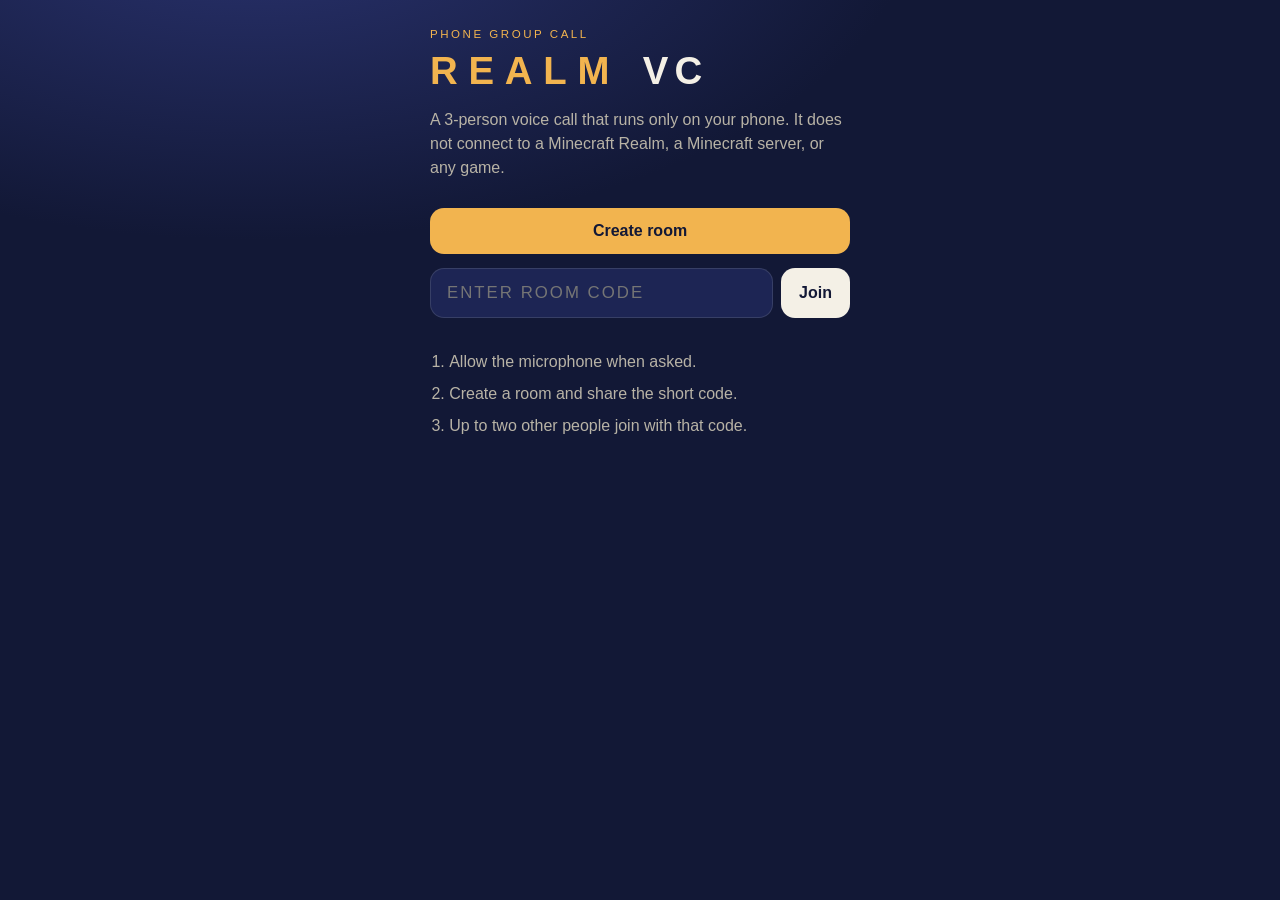
==== docs/index.html @ 64d926c3 "Add Realm VC web app for iPhone" ====
<!DOCTYPE html>
<html lang="en">
<head>
  <meta charset="utf-8" />
  <meta name="viewport" content="width=device-width, initial-scale=1, viewport-fit=cover" />
  <title>Realm VC</title>
  <link rel="stylesheet" href="styles.css" />
  <link rel="manifest" href="manifest.json" />
  <meta name="apple-mobile-web-app-capable" content="yes" />
  <meta name="mobile-web-app-capable" content="yes" />
  <meta name="apple-mobile-web-app-status-bar-style" content="black-translucent" />
  <meta name="apple-mobile-web-app-title" content="Realm VC" />
  <meta name="theme-color" content="#0b0f14" />
  <link rel="apple-touch-icon" href="icon-192.png" />
  <link rel="icon" href="icon-192.png" />
</head>
<body>
  <main id="app">
    <section id="home" class="screen">
      <header class="brand">
        <p class="eyebrow">Phone group call</p>
        <h1><span>REALM</span> VC</h1>
        <p class="lede">A 3-person voice call that runs only on your phone. It does not connect to a Minecraft Realm, a Minecraft server, or any game.</p>
      </header>

      <div class="actions">
        <button id="btnCreate" class="btn primary" type="button">Create room</button>
        <div class="join-row">
          <label class="sr-only" for="joinCode">Room code</label>
          <input id="joinCode" type="text" inputmode="text" autocomplete="off" autocapitalize="characters" maxlength="8" placeholder="Enter room code" />
          <button id="btnJoin" class="btn secondary" type="button">Join</button>
        </div>
        <p id="homeError" class="error" hidden></p>
      </div>

      <ol class="steps">
        <li>Allow the microphone when asked.</li>
        <li>Create a room and share the short code.</li>
        <li>Up to two other people join with that code.</li>
      </ol>
    </section>

    <section id="room" class="screen" hidden>
      <header class="room-head">
        <p class="eyebrow" id="roomRole">In a room</p>
        <h2 id="roomCodeDisplay" class="code">——————</h2>
        <div class="code-actions">
          <button id="btnCopy" class="btn ghost" type="button">Copy code</button>
          <button id="btnShare" class="btn ghost" type="button">Share</button>
        </div>
        <p id="roomStatus" class="status">Starting…</p>
      </header>

      <ul id="people" class="people"></ul>

      <div class="call-bar">
        <button id="btnMute" class="btn round" type="button" aria-pressed="false">Mute</button>
        <button id="btnLeave" class="btn round danger" type="button">Leave</button>
      </div>
    </section>
  </main>
  <script src="peerjs.min.js"></script>
  <script src="app.js"></script>
</body>
</html>
---- docs/styles.css ----
:root {
  --navy: #121836;
  --navy-mid: #1b2450;
  --ink: #f4f0e6;
  --muted: #b8b3a6;
  --amber: #f2b44f;
  --amber-dark: #c8891e;
  --danger: #e25c5c;
  --ok: #7dcea0;
  --card: #1d2554;
  --line: rgba(244, 240, 230, 0.12);
  font-family: "Segoe UI", "Helvetica Neue", ui-sans-serif, sans-serif;
}

* { box-sizing: border-box; }
html, body {
  margin: 0;
  min-height: 100%;
  background: radial-gradient(1200px 600px at 20% -10%, #2a3370 0%, var(--navy) 55%);
  color: var(--ink);
}
body {
  min-height: 100dvh;
  padding: env(safe-area-inset-top) 20px env(safe-area-inset-bottom);
}
#app { max-width: 420px; margin: 0 auto; }
.screen { padding: 28px 0 24px; }
.brand h1, .code {
  margin: 0;
  letter-spacing: 0.16em;
  font-weight: 700;
}
.brand h1 {
  font-size: 2.4rem;
  line-height: 1.1;
}
.brand h1 span { color: var(--amber); letter-spacing: 0.28em; margin-right: 0.15em; }
.eyebrow {
  text-transform: uppercase;
  letter-spacing: 0.22em;
  font-size: 0.72rem;
  color: var(--amber);
  margin: 0 0 10px;
}
.lede, .status, .steps, .error {
  color: var(--muted);
  line-height: 1.5;
}
.lede { margin: 16px 0 28px; font-size: 1rem; }
.actions { display: grid; gap: 14px; }
.btn {
  appearance: none;
  border: 0;
  border-radius: 14px;
  padding: 14px 18px;
  font-size: 1rem;
  font-weight: 650;
  cursor: pointer;
}
.btn:disabled { opacity: 0.55; cursor: not-allowed; }
.btn.primary { background: var(--amber); color: var(--navy); }
.btn.secondary { background: #f4f0e6; color: var(--navy); }
.btn.ghost {
  background: transparent;
  color: var(--ink);
  border: 1px solid var(--line);
  padding: 10px 14px;
  font-size: 0.9rem;
}
.btn.round {
  min-width: 128px;
  border-radius: 999px;
  background: var(--card);
  color: var(--ink);
  border: 1px solid var(--line);
}
.btn.round[aria-pressed="true"] { background: #3b2a1a; color: var(--amber); }
.btn.danger { background: var(--danger); color: white; border-color: transparent; }
.join-row { display: grid; grid-template-columns: 1fr auto; gap: 8px; }
input {
  width: 100%;
  border: 1px solid var(--line);
  background: var(--card);
  color: var(--ink);
  border-radius: 14px;
  padding: 14px 16px;
  font-size: 1.05rem;
  letter-spacing: 0.12em;
  text-transform: uppercase;
}
input:focus { outline: 2px solid var(--amber); }
.steps { padding-left: 1.2rem; margin: 32px 0 0; }
.steps li { margin: 8px 0; }
.error { color: var(--danger); margin: 0; }
.room-head { text-align: center; }
.code {
  font-size: 2.2rem;
  letter-spacing: 0.28em;
  margin: 4px 0 16px;
}
.code-actions { display: flex; justify-content: center; gap: 8px; }
.status { min-height: 1.4em; margin: 18px 0 8px; }
.people {
  list-style: none;
  padding: 0;
  margin: 8px 0 28px;
  display: grid;
  gap: 10px;
}
.people li {
  background: var(--card);
  border: 1px solid var(--line);
  border-radius: 16px;
  padding: 14px 16px;
  display: flex;
  justify-content: space-between;
  align-items: center;
}
.people .who { font-weight: 650; }
.people .meta { color: var(--muted); font-size: 0.85rem; }
.dot {
  width: 8px; height: 8px; border-radius: 50%;
  background: var(--ok); display: inline-block; margin-right: 8px;
}
.dot.off { background: #6b6570; }
.call-bar {
  display: flex;
  justify-content: center;
  gap: 12px;
  position: sticky;
  bottom: 12px;
}
.sr-only {
  position: absolute;
  width: 1px; height: 1px;
  overflow: hidden;
  clip: rect(0 0 0 0);
}
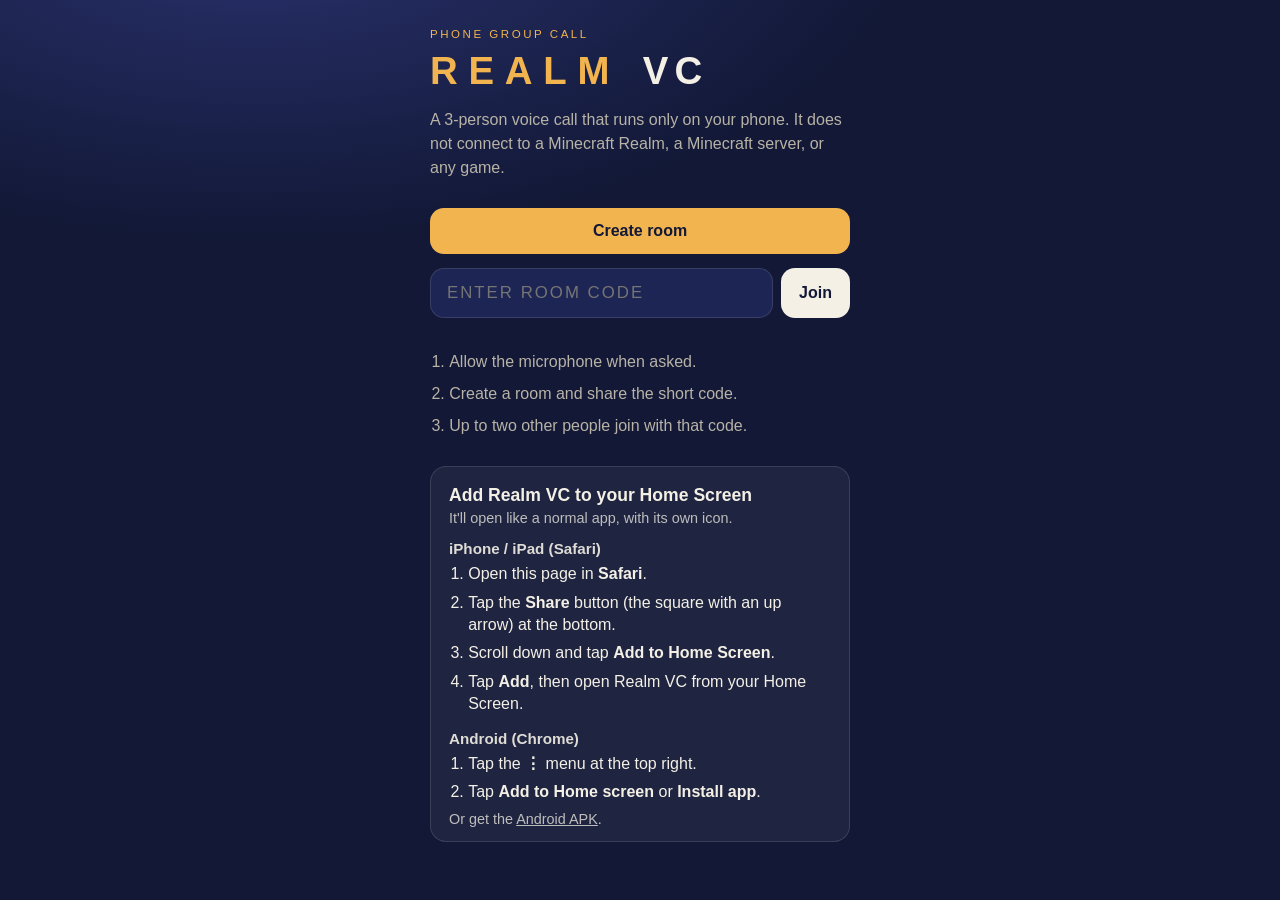
==== commit 6a481989: "Add Home Screen install guide to web app" ====
--- a/docs/index.html
+++ b/docs/index.html
@@ -38,6 +38,28 @@
         <li>Create a room and share the short code.</li>
         <li>Up to two other people join with that code.</li>
       </ol>
+
+      <div id="installCard" class="install-card">
+        <h2>Add Realm VC to your Home Screen</h2>
+        <p class="install-sub">It'll open like a normal app, with its own icon.</p>
+        <div class="install-os">
+          <h3>iPhone / iPad (Safari)</h3>
+          <ol>
+            <li>Open this page in <b>Safari</b>.</li>
+            <li>Tap the <b>Share</b> button (the square with an up arrow) at the bottom.</li>
+            <li>Scroll down and tap <b>Add to Home Screen</b>.</li>
+            <li>Tap <b>Add</b>, then open Realm VC from your Home Screen.</li>
+          </ol>
+        </div>
+        <div class="install-os">
+          <h3>Android (Chrome)</h3>
+          <ol>
+            <li>Tap the <b>&#8942;</b> menu at the top right.</li>
+            <li>Tap <b>Add to Home screen</b> or <b>Install app</b>.</li>
+          </ol>
+          <p class="install-sub">Or get the <a href="https://github.com/Maxjumper940/Realm-VC/raw/main/Realm-VC.apk">Android APK</a>.</p>
+        </div>
+      </div>
     </section>
 
     <section id="room" class="screen" hidden>
@@ -61,5 +83,10 @@
   </main>
   <script src="peerjs.min.js"></script>
   <script src="app.js"></script>
+  <script>
+    if (window.navigator.standalone || window.matchMedia("(display-mode: standalone)").matches) {
+      var c = document.getElementById("installCard"); if (c) c.hidden = true;
+    }
+  </script>
 </body>
 </html>
--- a/docs/styles.css
+++ b/docs/styles.css
@@ -136,3 +136,12 @@
   overflow: hidden;
   clip: rect(0 0 0 0);
 }
+
+.install-card { margin: 28px 0 8px; padding: 18px 18px 8px; border-radius: 16px; background: rgba(255,255,255,0.06); border: 1px solid rgba(255,255,255,0.12); }
+.install-card[hidden] { display: none; }
+.install-card h2 { margin: 0 0 4px; font-size: 1.1rem; }
+.install-card h3 { margin: 14px 0 4px; font-size: 0.95rem; opacity: 0.9; }
+.install-card ol { padding-left: 1.2rem; margin: 4px 0 8px; }
+.install-card li { margin: 6px 0; line-height: 1.4; }
+.install-sub { margin: 0 0 6px; opacity: 0.75; font-size: 0.9rem; }
+.install-card a { color: inherit; text-decoration: underline; }
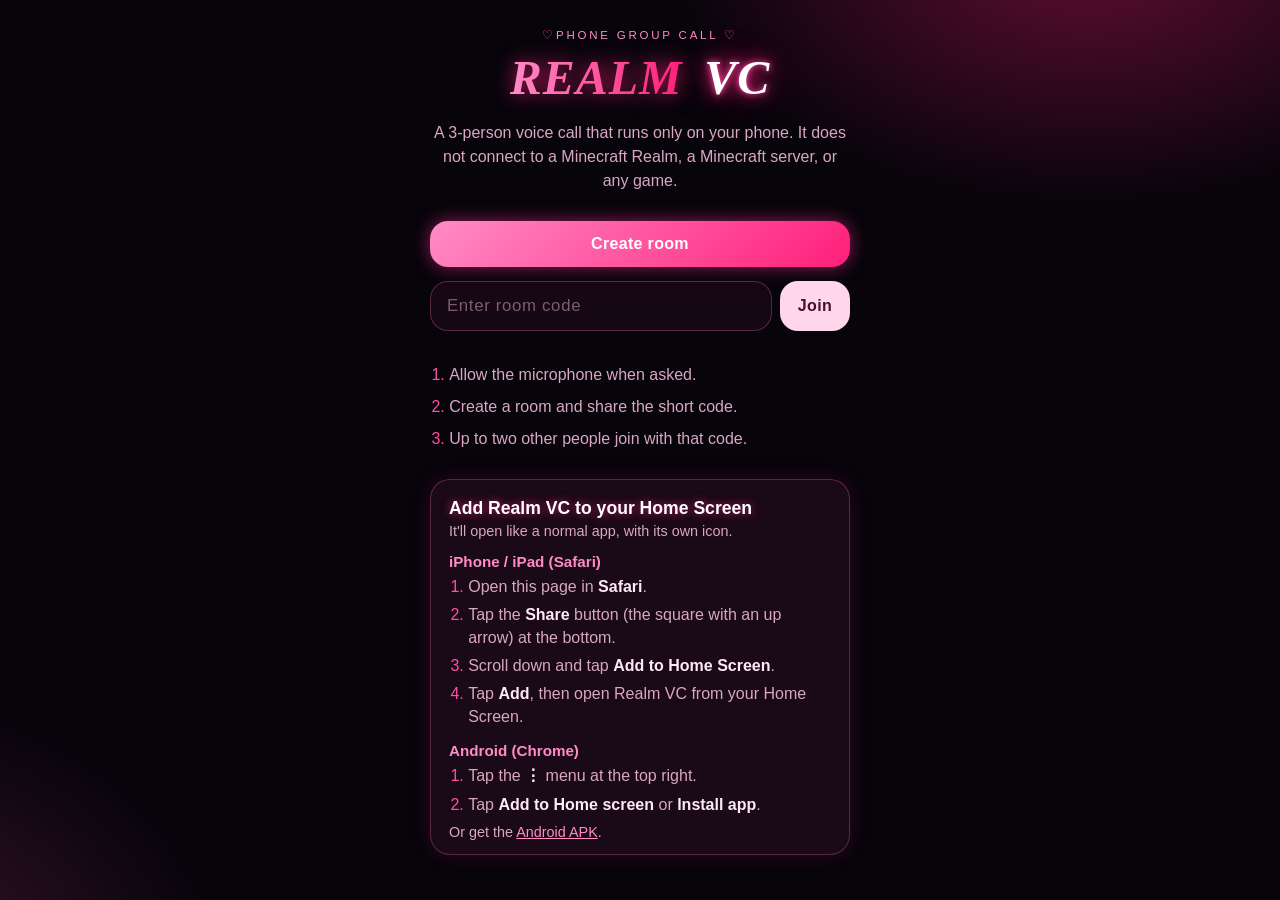
==== commit a9819c8c: "Realm VC 1.2.0: pink neon theme" ====
--- a/docs/index.html
+++ b/docs/index.html
@@ -10,7 +10,7 @@
   <meta name="mobile-web-app-capable" content="yes" />
   <meta name="apple-mobile-web-app-status-bar-style" content="black-translucent" />
   <meta name="apple-mobile-web-app-title" content="Realm VC" />
-  <meta name="theme-color" content="#0b0f14" />
+  <meta name="theme-color" content="#07040a" />
   <link rel="apple-touch-icon" href="icon-192.png" />
   <link rel="icon" href="icon-192.png" />
 </head>
--- a/docs/styles.css
+++ b/docs/styles.css
@@ -1,147 +1,126 @@
 :root {
-  --navy: #121836;
-  --navy-mid: #1b2450;
-  --ink: #f4f0e6;
-  --muted: #b8b3a6;
-  --amber: #f2b44f;
-  --amber-dark: #c8891e;
-  --danger: #e25c5c;
-  --ok: #7dcea0;
-  --card: #1d2554;
-  --line: rgba(244, 240, 230, 0.12);
+  --bg: #07040a;
+  --ink: #ffe9f4;
+  --muted: #d9a7c2;
+  --pink: #ff4fa8;
+  --hot: #ff1f7a;
+  --rose: #ff8cc6;
+  --danger: #ff3b5c;
+  --ok: #ff9ad1;
+  --card: rgba(255, 79, 168, 0.08);
+  --line: rgba(255, 120, 190, 0.28);
+  --glow: 0 0 18px rgba(255, 46, 147, 0.55);
   font-family: "Segoe UI", "Helvetica Neue", ui-sans-serif, sans-serif;
 }
-
-* { box-sizing: border-box; }
+* { box-sizing: border-box; -webkit-tap-highlight-color: transparent; }
 html, body {
   margin: 0;
   min-height: 100%;
-  background: radial-gradient(1200px 600px at 20% -10%, #2a3370 0%, var(--navy) 55%);
+  background:
+    radial-gradient(700px 420px at 85% -5%, rgba(255, 31, 122, 0.35), transparent 60%),
+    radial-gradient(600px 500px at -10% 110%, rgba(255, 79, 168, 0.22), transparent 60%),
+    var(--bg);
+  background-attachment: fixed;
   color: var(--ink);
 }
-body {
-  min-height: 100dvh;
-  padding: env(safe-area-inset-top) 20px env(safe-area-inset-bottom);
-}
+body { min-height: 100dvh; padding: env(safe-area-inset-top) 20px env(safe-area-inset-bottom); }
 #app { max-width: 420px; margin: 0 auto; }
 .screen { padding: 28px 0 24px; }
-.brand h1, .code {
+.brand { text-align: center; }
+.brand h1 {
   margin: 0;
-  letter-spacing: 0.16em;
+  font-family: "Snell Roundhand", "Brush Script MT", "Segoe Script", "Dancing Script", cursive;
+  font-style: italic;
   font-weight: 700;
+  font-size: 3rem;
+  line-height: 1.1;
+  letter-spacing: 0.02em;
+  color: #fff;
+  text-shadow: 0 0 6px var(--pink), 0 0 18px var(--hot), 0 0 34px rgba(255, 31, 122, 0.7);
 }
-.brand h1 {
-  font-size: 2.4rem;
-  line-height: 1.1;
+.brand h1 span {
+  background: linear-gradient(90deg, var(--rose), var(--hot));
+  -webkit-background-clip: text; background-clip: text; color: transparent;
+  text-shadow: none; filter: drop-shadow(0 0 10px rgba(255, 31, 122, 0.8));
+  margin-right: 0.18em;
 }
-.brand h1 span { color: var(--amber); letter-spacing: 0.28em; margin-right: 0.15em; }
+.code { margin: 0; font-weight: 700; }
 .eyebrow {
-  text-transform: uppercase;
-  letter-spacing: 0.22em;
-  font-size: 0.72rem;
-  color: var(--amber);
-  margin: 0 0 10px;
+  text-transform: uppercase; letter-spacing: 0.24em; font-size: 0.72rem;
+  color: var(--rose); margin: 0 0 10px;
 }
-.lede, .status, .steps, .error {
-  color: var(--muted);
-  line-height: 1.5;
-}
+.brand .eyebrow::before, .brand .eyebrow::after { content: " \2661 "; color: var(--pink); }
+.lede, .status, .steps, .error { color: var(--muted); line-height: 1.5; }
 .lede { margin: 16px 0 28px; font-size: 1rem; }
 .actions { display: grid; gap: 14px; }
 .btn {
-  appearance: none;
-  border: 0;
-  border-radius: 14px;
-  padding: 14px 18px;
-  font-size: 1rem;
-  font-weight: 650;
-  cursor: pointer;
+  appearance: none; border: 0; border-radius: 18px; padding: 14px 18px;
+  font-size: 1rem; font-weight: 700; cursor: pointer; letter-spacing: 0.02em;
+  transition: transform 0.08s ease, box-shadow 0.2s ease;
 }
-.btn:disabled { opacity: 0.55; cursor: not-allowed; }
-.btn.primary { background: var(--amber); color: var(--navy); }
-.btn.secondary { background: #f4f0e6; color: var(--navy); }
+.btn:active { transform: scale(0.97); }
+.btn:disabled { opacity: 0.5; cursor: not-allowed; }
+.btn.primary {
+  background: linear-gradient(135deg, var(--rose), var(--hot));
+  color: #fff; box-shadow: var(--glow);
+}
+.btn.secondary { background: #ffd6ea; color: #4a0f2c; }
 .btn.ghost {
-  background: transparent;
-  color: var(--ink);
-  border: 1px solid var(--line);
-  padding: 10px 14px;
-  font-size: 0.9rem;
+  background: transparent; color: var(--ink); border: 1px solid var(--line);
+  padding: 10px 14px; font-size: 0.9rem;
 }
 .btn.round {
-  min-width: 128px;
-  border-radius: 999px;
-  background: var(--card);
-  color: var(--ink);
-  border: 1px solid var(--line);
+  min-width: 128px; border-radius: 999px; background: var(--card);
+  color: var(--ink); border: 1px solid var(--line); backdrop-filter: blur(6px);
 }
-.btn.round[aria-pressed="true"] { background: #3b2a1a; color: var(--amber); }
-.btn.danger { background: var(--danger); color: white; border-color: transparent; }
+.btn.round[aria-pressed="true"] {
+  background: rgba(255, 31, 122, 0.25); color: #fff; border-color: var(--pink); box-shadow: var(--glow);
+}
+.btn.danger {
+  background: linear-gradient(135deg, #ff5a7a, #d1003f); color: #fff;
+  border-color: transparent; box-shadow: 0 0 16px rgba(255, 40, 90, 0.5);
+}
 .join-row { display: grid; grid-template-columns: 1fr auto; gap: 8px; }
 input {
-  width: 100%;
-  border: 1px solid var(--line);
-  background: var(--card);
-  color: var(--ink);
-  border-radius: 14px;
-  padding: 14px 16px;
-  font-size: 1.05rem;
-  letter-spacing: 0.12em;
-  text-transform: uppercase;
+  width: 100%; border: 1px solid var(--line); background: rgba(255, 79, 168, 0.06);
+  color: var(--ink); border-radius: 18px; padding: 14px 16px; font-size: 1.05rem;
+  letter-spacing: 0.12em; text-transform: uppercase;
 }
-input:focus { outline: 2px solid var(--amber); }
+input::placeholder { color: rgba(255, 200, 225, 0.45); letter-spacing: 0.04em; text-transform: none; }
+input:focus { outline: none; border-color: var(--pink); box-shadow: var(--glow); }
 .steps { padding-left: 1.2rem; margin: 32px 0 0; }
 .steps li { margin: 8px 0; }
+.steps li::marker { color: var(--pink); }
 .error { color: var(--danger); margin: 0; }
 .room-head { text-align: center; }
 .code {
-  font-size: 2.2rem;
-  letter-spacing: 0.28em;
-  margin: 4px 0 16px;
+  font-size: 2.3rem; letter-spacing: 0.28em; margin: 4px 0 16px; color: #fff;
+  text-shadow: 0 0 10px var(--pink), 0 0 26px rgba(255, 31, 122, 0.6);
 }
 .code-actions { display: flex; justify-content: center; gap: 8px; }
-.status { min-height: 1.4em; margin: 18px 0 8px; }
-.people {
-  list-style: none;
-  padding: 0;
-  margin: 8px 0 28px;
-  display: grid;
-  gap: 10px;
+.status { min-height: 1.4em; margin: 18px 0 8px; text-align: center; }
+.people { list-style: none; padding: 0; margin: 8px 0 28px; display: grid; gap: 10px; }
+.people li {
+  background: var(--card); border: 1px solid var(--line); border-radius: 20px;
+  padding: 14px 16px; display: flex; justify-content: space-between; align-items: center;
+  backdrop-filter: blur(6px);
 }
-.people li {
-  background: var(--card);
-  border: 1px solid var(--line);
-  border-radius: 16px;
-  padding: 14px 16px;
-  display: flex;
-  justify-content: space-between;
-  align-items: center;
-}
-.people .who { font-weight: 650; }
+.people .who { font-weight: 700; }
 .people .meta { color: var(--muted); font-size: 0.85rem; }
 .dot {
-  width: 8px; height: 8px; border-radius: 50%;
-  background: var(--ok); display: inline-block; margin-right: 8px;
+  width: 9px; height: 9px; border-radius: 50%; background: var(--pink);
+  display: inline-block; margin-right: 8px; box-shadow: 0 0 8px var(--pink);
 }
-.dot.off { background: #6b6570; }
-.call-bar {
-  display: flex;
-  justify-content: center;
-  gap: 12px;
-  position: sticky;
-  bottom: 12px;
-}
-.sr-only {
-  position: absolute;
-  width: 1px; height: 1px;
-  overflow: hidden;
-  clip: rect(0 0 0 0);
-}
-
-.install-card { margin: 28px 0 8px; padding: 18px 18px 8px; border-radius: 16px; background: rgba(255,255,255,0.06); border: 1px solid rgba(255,255,255,0.12); }
+.dot.off { background: #5e4352; box-shadow: none; }
+.call-bar { display: flex; justify-content: center; gap: 12px; position: sticky; bottom: 12px; }
+.sr-only { position: absolute; width: 1px; height: 1px; overflow: hidden; clip: rect(0 0 0 0); }
+.install-card { margin: 28px 0 8px; padding: 18px 18px 8px; border-radius: 20px; background: var(--card); border: 1px solid var(--line); box-shadow: 0 0 22px rgba(255, 31, 122, 0.15); }
 .install-card[hidden] { display: none; }
-.install-card h2 { margin: 0 0 4px; font-size: 1.1rem; }
-.install-card h3 { margin: 14px 0 4px; font-size: 0.95rem; opacity: 0.9; }
-.install-card ol { padding-left: 1.2rem; margin: 4px 0 8px; }
+.install-card h2 { margin: 0 0 4px; font-size: 1.1rem; color: #fff; text-shadow: 0 0 10px rgba(255, 46, 147, 0.7); }
+.install-card h3 { margin: 14px 0 4px; font-size: 0.95rem; color: var(--rose); }
+.install-card ol { padding-left: 1.2rem; margin: 4px 0 8px; color: var(--muted); }
 .install-card li { margin: 6px 0; line-height: 1.4; }
-.install-sub { margin: 0 0 6px; opacity: 0.75; font-size: 0.9rem; }
-.install-card a { color: inherit; text-decoration: underline; }
+.install-card li::marker { color: var(--pink); }
+.install-card b { color: var(--ink); }
+.install-sub { margin: 0 0 6px; color: var(--muted); font-size: 0.9rem; }
+.install-card a { color: var(--rose); text-decoration: underline; }
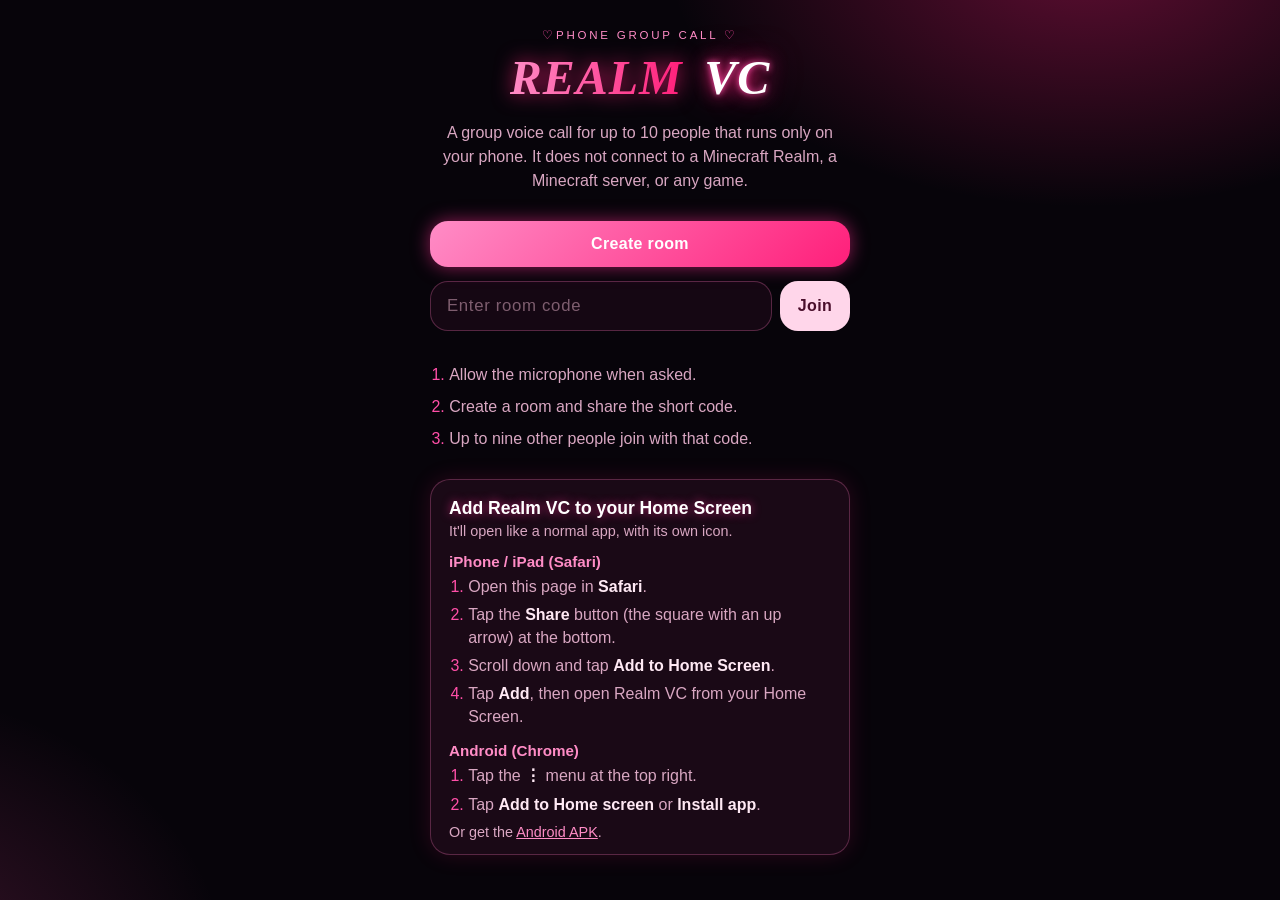
==== commit 548f4aec: "Realm VC v1.4.0: up to 10 people, relay servers, clear stuck guests" ====
--- a/docs/index.html
+++ b/docs/index.html
@@ -20,7 +20,7 @@
       <header class="brand">
         <p class="eyebrow">Phone group call</p>
         <h1><span>REALM</span> VC</h1>
-        <p class="lede">A 3-person voice call that runs only on your phone. It does not connect to a Minecraft Realm, a Minecraft server, or any game.</p>
+        <p class="lede">A group voice call for up to 10 people that runs only on your phone. It does not connect to a Minecraft Realm, a Minecraft server, or any game.</p>
       </header>
 
       <div class="actions">
@@ -36,7 +36,7 @@
       <ol class="steps">
         <li>Allow the microphone when asked.</li>
         <li>Create a room and share the short code.</li>
-        <li>Up to two other people join with that code.</li>
+        <li>Up to nine other people join with that code.</li>
       </ol>
 
       <div id="installCard" class="install-card">
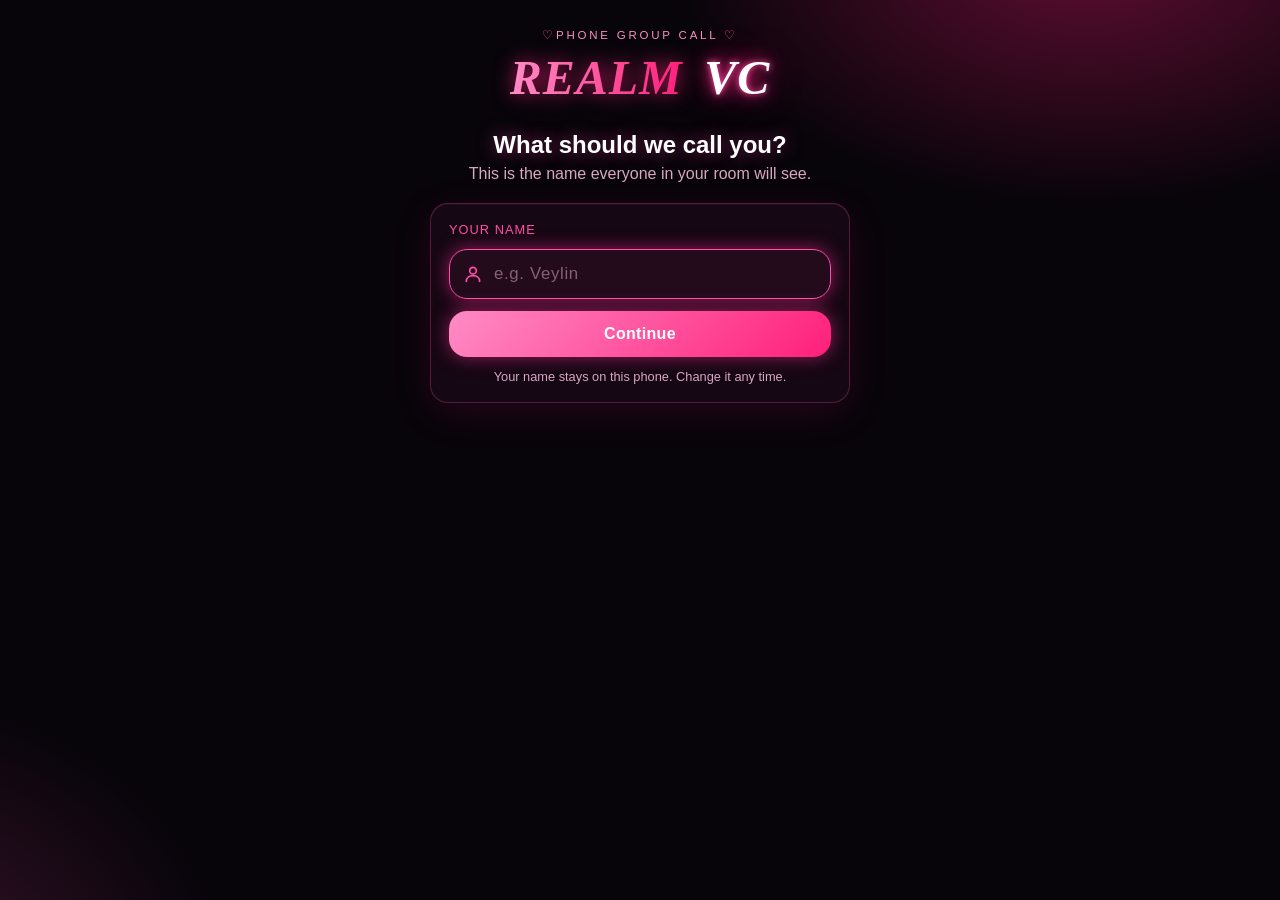
==== commit 1baf2f02: "Realm VC v1.5.0: name screen, names shown in calls" ====
--- a/docs/index.html
+++ b/docs/index.html
@@ -16,12 +16,39 @@
 </head>
 <body>
   <main id="app">
-    <section id="home" class="screen">
+    <section id="nameScreen" class="screen" hidden>
+      <header class="brand">
+        <p class="eyebrow">Phone group call</p>
+        <h1><span>REALM</span> VC</h1>
+      </header>
+      <div class="gate-head">
+        <h2>What should we call you?</h2>
+        <p class="gate-sub">This is the name everyone in your room will see.</p>
+      </div>
+      <form id="nameForm" class="gate-card" novalidate>
+        <label class="field-label" for="nameInput">Your name</label>
+        <div class="field">
+          <svg class="field-icon" viewBox="0 0 24 24" aria-hidden="true"><circle cx="12" cy="8" r="4"/><path d="M4 21c0-4.4 3.6-7 8-7s8 2.6 8 7"/></svg>
+          <input id="nameInput" class="name-input" type="text" maxlength="20" autocomplete="nickname" autocapitalize="words" placeholder="e.g. Veylin" />
+        </div>
+        <p id="nameError" class="error" hidden></p>
+        <button class="btn primary" type="submit">Continue</button>
+        <p class="gate-note">Your name stays on this phone. Change it any time.</p>
+      </form>
+    </section>
+
+    <section id="home" class="screen" hidden>
       <header class="brand">
         <p class="eyebrow">Phone group call</p>
         <h1><span>REALM</span> VC</h1>
         <p class="lede">A group voice call for up to 10 people that runs only on your phone. It does not connect to a Minecraft Realm, a Minecraft server, or any game.</p>
       </header>
+
+      <div class="hello-row">
+        <span class="hello-avatar" id="helloAvatar">?</span>
+        <span class="hello-text">Hi, <b id="helloName"></b></span>
+        <button id="btnEditName" class="link-btn" type="button">Change name</button>
+      </div>
 
       <div class="actions">
         <button id="btnCreate" class="btn primary" type="button">Create room</button>
--- a/docs/styles.css
+++ b/docs/styles.css
@@ -124,3 +124,28 @@
 .install-card b { color: var(--ink); }
 .install-sub { margin: 0 0 6px; color: var(--muted); font-size: 0.9rem; }
 .install-card a { color: var(--rose); text-decoration: underline; }
+
+/* Name screen (FreeCut-style gate) */
+.gate-head { margin: 26px 0 20px; text-align: center; }
+.gate-head h2 { margin: 0 0 6px; font-size: 1.5rem; font-weight: 800; color: #fff; text-shadow: 0 0 18px rgba(255, 79, 168, 0.55); }
+.gate-sub { margin: 0; color: var(--muted); }
+.gate-card {
+  display: flex; flex-direction: column; gap: 12px;
+  padding: 18px; border-radius: 18px;
+  background: rgba(255, 79, 168, 0.06);
+  border: 1px solid rgba(255, 79, 168, 0.28);
+  box-shadow: 0 10px 40px rgba(255, 31, 122, 0.12), inset 0 1px 0 rgba(255, 255, 255, 0.04);
+}
+.field-label { font-size: 0.8rem; letter-spacing: 0.08em; text-transform: uppercase; color: var(--pink); }
+.field { position: relative; }
+.field-icon { position: absolute; left: 14px; top: 50%; width: 20px; height: 20px; transform: translateY(-50%);
+  fill: none; stroke: var(--pink); stroke-width: 2; stroke-linecap: round; pointer-events: none; }
+input.name-input { width: 100%; padding-left: 44px; text-transform: none; letter-spacing: 0.01em; }
+.gate-note { margin: 0; text-align: center; font-size: 0.8rem; color: var(--muted); }
+.hello-row { display: flex; align-items: center; gap: 10px; margin: 0 0 16px; padding: 10px 12px;
+  border-radius: 14px; background: rgba(255, 79, 168, 0.06); border: 1px solid rgba(255, 79, 168, 0.22); }
+.hello-avatar { display: grid; place-items: center; width: 34px; height: 34px; border-radius: 50%;
+  background: linear-gradient(135deg, var(--pink), var(--hot)); color: #fff; font-weight: 800; box-shadow: var(--glow); }
+.hello-text { flex: 1; color: var(--muted); }
+.hello-text b { color: #fff; }
+.link-btn { background: none; border: 0; color: var(--pink); font: inherit; font-size: 0.85rem; text-decoration: underline; cursor: pointer; padding: 4px; }
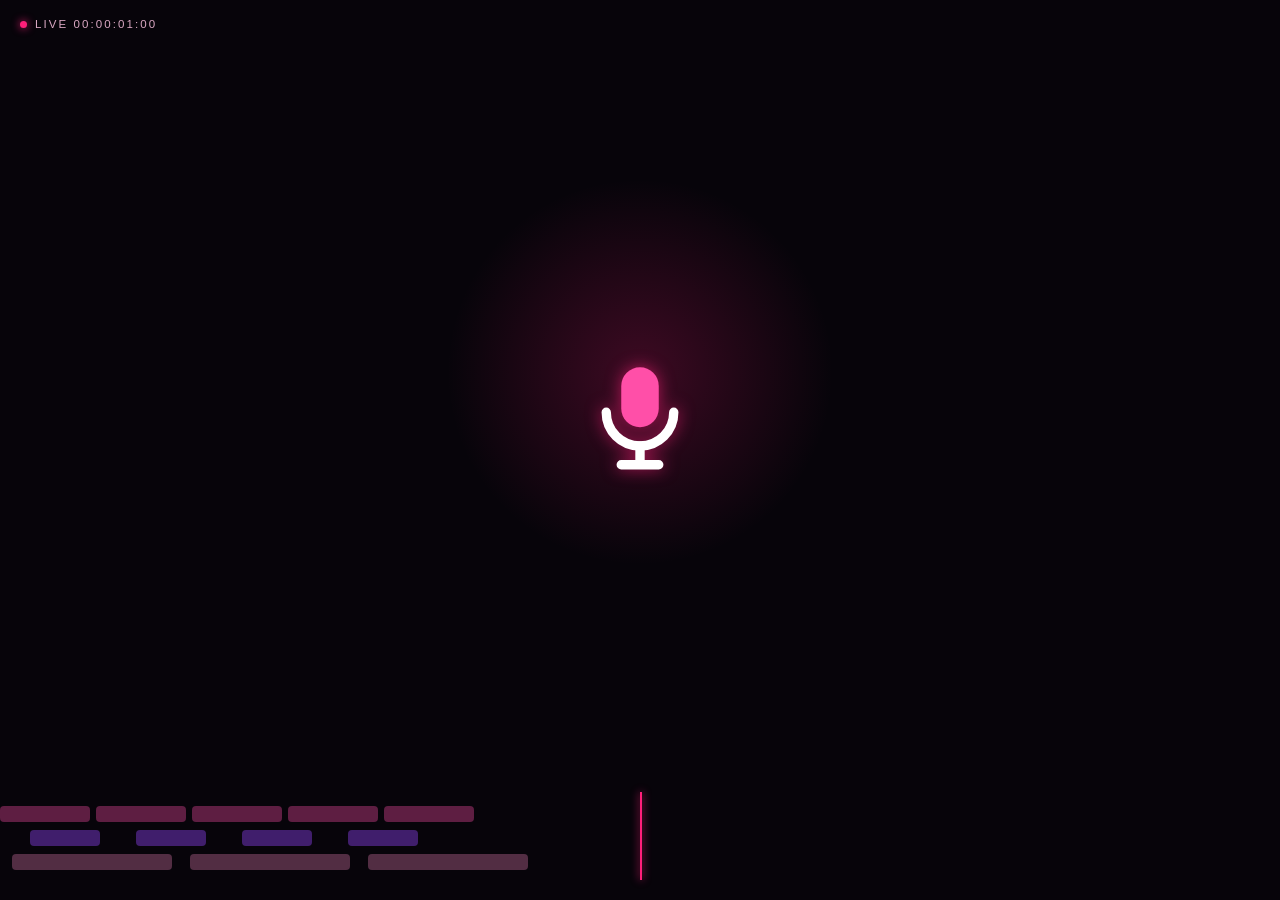
==== commit d0d07db7: "v1.6.0: SharpCut-style intro, home tabs, banner, recent rooms, glowing names" ====
--- a/docs/index.html
+++ b/docs/index.html
@@ -4,7 +4,6 @@
   <meta charset="utf-8" />
   <meta name="viewport" content="width=device-width, initial-scale=1, viewport-fit=cover" />
   <title>Realm VC</title>
-  <link rel="stylesheet" href="styles.css" />
   <link rel="manifest" href="manifest.json" />
   <meta name="apple-mobile-web-app-capable" content="yes" />
   <meta name="mobile-web-app-capable" content="yes" />
@@ -13,14 +12,32 @@
   <meta name="theme-color" content="#07040a" />
   <link rel="apple-touch-icon" href="icon-192.png" />
   <link rel="icon" href="icon-192.png" />
+  <link rel="stylesheet" href="styles.css" />
 </head>
 <body>
+  <div class="rv-grid" aria-hidden="true"></div>
+
+  <div id="intro" class="intro" aria-hidden="true">
+    <p class="rec"><span class="rec-dot"></span>LIVE <span id="introClock">00:00:00:00</span></p>
+    <div class="intro-center">
+      <div class="intro-mark"><svg class="rv-logo" viewBox="0 0 64 64" aria-hidden="true"><rect class="rv-logo-mic" x="22" y="6" width="20" height="32" rx="10" fill="#ff4fa8"/><path class="rv-logo-arc" d="M14 30c0 10 8 18 18 18s18-8 18-18" fill="none" stroke="#fff" stroke-width="5" stroke-linecap="round"/><path class="rv-logo-stem" d="M32 48v9M22 58h20" fill="none" stroke="#fff" stroke-width="5" stroke-linecap="round"/></svg></div>
+      <div id="introWelcome" class="intro-welcome" hidden>
+        <p class="intro-small">Welcome back,</p>
+        <p class="intro-name rv-name" id="introName"></p>
+        <p class="intro-small">Ready to talk?</p>
+      </div>
+    </div>
+    <div class="intro-tracks">
+      <div class="track t1"><i></i><i></i><i></i><i></i><i></i></div>
+      <div class="track t2"><i></i><i></i><i></i><i></i></div>
+      <div class="track t3"><i></i><i></i><i></i></div>
+      <span class="playhead"></span>
+    </div>
+  </div>
+
   <main id="app">
     <section id="nameScreen" class="screen" hidden>
-      <header class="brand">
-        <p class="eyebrow">Phone group call</p>
-        <h1><span>REALM</span> VC</h1>
-      </header>
+      <div class="top-brand"><svg class="rv-logo" viewBox="0 0 64 64" aria-hidden="true"><rect class="rv-logo-mic" x="22" y="6" width="20" height="32" rx="10" fill="#ff4fa8"/><path class="rv-logo-arc" d="M14 30c0 10 8 18 18 18s18-8 18-18" fill="none" stroke="#fff" stroke-width="5" stroke-linecap="round"/><path class="rv-logo-stem" d="M32 48v9M22 58h20" fill="none" stroke="#fff" stroke-width="5" stroke-linecap="round"/></svg><span class="wordmark">Realm VC</span></div>
       <div class="gate-head">
         <h2>What should we call you?</h2>
         <p class="gate-sub">This is the name everyone in your room will see.</p>
@@ -28,65 +45,105 @@
       <form id="nameForm" class="gate-card" novalidate>
         <label class="field-label" for="nameInput">Your name</label>
         <div class="field">
-          <svg class="field-icon" viewBox="0 0 24 24" aria-hidden="true"><circle cx="12" cy="8" r="4"/><path d="M4 21c0-4.4 3.6-7 8-7s8 2.6 8 7"/></svg>
+          <span class="field-icon"><svg viewBox="0 0 24 24"><circle cx="12" cy="8" r="4"/><path d="M4 21c0-4.4 3.6-7 8-7s8 2.6 8 7"/></svg></span>
           <input id="nameInput" class="name-input" type="text" maxlength="20" autocomplete="nickname" autocapitalize="words" placeholder="e.g. Veylin" />
         </div>
+        <p class="name-preview">Shows as <span class="rv-name" id="namePreview">Veylin</span></p>
         <p id="nameError" class="error" hidden></p>
         <button class="btn primary" type="submit">Continue</button>
         <p class="gate-note">Your name stays on this phone. Change it any time.</p>
       </form>
     </section>
 
-    <section id="home" class="screen" hidden>
-      <header class="brand">
-        <p class="eyebrow">Phone group call</p>
-        <h1><span>REALM</span> VC</h1>
-        <p class="lede">A group voice call for up to 10 people that runs only on your phone. It does not connect to a Minecraft Realm, a Minecraft server, or any game.</p>
-      </header>
+    <section id="home" class="screen tabbed" hidden>
+      <div class="tab-page" data-page="call">
+        <header class="home-head">
+          <div class="top-brand"><svg class="rv-logo" viewBox="0 0 64 64" aria-hidden="true"><rect class="rv-logo-mic" x="22" y="6" width="20" height="32" rx="10" fill="#ff4fa8"/><path class="rv-logo-arc" d="M14 30c0 10 8 18 18 18s18-8 18-18" fill="none" stroke="#fff" stroke-width="5" stroke-linecap="round"/><path class="rv-logo-stem" d="M32 48v9M22 58h20" fill="none" stroke="#fff" stroke-width="5" stroke-linecap="round"/></svg><span class="wordmark">Realm VC</span></div>
+          <button class="icon-btn" type="button" data-goto="me" aria-label="Settings"><svg viewBox="0 0 24 24"><circle cx="12" cy="12" r="3"/><path d="M19.4 15a1.7 1.7 0 0 0 .3 1.8l.1.1a2 2 0 1 1-2.8 2.8l-.1-.1a1.7 1.7 0 0 0-1.8-.3 1.7 1.7 0 0 0-1 1.5V21a2 2 0 1 1-4 0v-.1a1.7 1.7 0 0 0-1.1-1.5 1.7 1.7 0 0 0-1.8.3l-.1.1a2 2 0 1 1-2.8-2.8l.1-.1a1.7 1.7 0 0 0 .3-1.8 1.7 1.7 0 0 0-1.5-1H3a2 2 0 1 1 0-4h.1a1.7 1.7 0 0 0 1.5-1.1 1.7 1.7 0 0 0-.3-1.8l-.1-.1a2 2 0 1 1 2.8-2.8l.1.1a1.7 1.7 0 0 0 1.8.3H9a1.7 1.7 0 0 0 1-1.5V3a2 2 0 1 1 4 0v.1a1.7 1.7 0 0 0 1 1.5 1.7 1.7 0 0 0 1.8-.3l.1-.1a2 2 0 1 1 2.8 2.8l-.1.1a1.7 1.7 0 0 0-.3 1.8V9a1.7 1.7 0 0 0 1.5 1H21a2 2 0 1 1 0 4h-.1a1.7 1.7 0 0 0-1.5 1z"/></svg></button>
+        </header>
+        <p class="greet">Hi <span class="rv-name rv-name-sm" id="helloName"></span>, who are we calling today?</p>
 
-      <div class="hello-row">
-        <span class="hello-avatar" id="helloAvatar">?</span>
-        <span class="hello-text">Hi, <b id="helloName"></b></span>
-        <button id="btnEditName" class="link-btn" type="button">Change name</button>
-      </div>
+        <button id="banner" class="banner" type="button">
+          <span class="banner-orb" aria-hidden="true"></span>
+          <span class="banner-text" id="bannerText">
+            <span class="banner-title">Up to 10 people. All free.</span>
+            <span class="banner-body">One code, one tap, and your whole squad is in the call.</span>
+          </span>
+          <span class="banner-dots" id="bannerDots"><i class="on"></i><i></i><i></i></span>
+        </button>
 
-      <div class="actions">
-        <button id="btnCreate" class="btn primary" type="button">Create room</button>
+        <div class="tiles">
+          <button id="btnCreate" class="tile tile-hot" type="button">
+            <span class="tile-icon"><svg viewBox="0 0 24 24"><path d="M12 5v14M5 12h14"/></svg></span>
+            <span class="tile-label">Create room</span>
+          </button>
+          <button id="tileJoin" class="tile tile-dark" type="button">
+            <span class="tile-icon"><svg viewBox="0 0 24 24"><path d="M15 3h4a2 2 0 0 1 2 2v14a2 2 0 0 1-2 2h-4M10 17l5-5-5-5M15 12H3"/></svg></span>
+            <span class="tile-label">Join room</span>
+          </button>
+        </div>
+
         <div class="join-row">
           <label class="sr-only" for="joinCode">Room code</label>
           <input id="joinCode" type="text" inputmode="text" autocomplete="off" autocapitalize="characters" maxlength="8" placeholder="Enter room code" />
           <button id="btnJoin" class="btn secondary" type="button">Join</button>
         </div>
         <p id="homeError" class="error" hidden></p>
+
+        <div class="section-head"><h3>Recent</h3><button class="link-btn" type="button" data-goto="recent">All rooms &rsaquo;</button></div>
+        <div id="recentStrip" class="recent-strip"></div>
       </div>
 
-      <ol class="steps">
-        <li>Allow the microphone when asked.</li>
-        <li>Create a room and share the short code.</li>
-        <li>Up to nine other people join with that code.</li>
-      </ol>
+      <div class="tab-page" data-page="recent" hidden>
+        <h2 class="page-title">Recent rooms</h2>
+        <p class="page-sub">Tap one to fill in its code. Rooms only work while the host is still in them.</p>
+        <ul id="recentList" class="recent-list"></ul>
+      </div>
 
-      <div id="installCard" class="install-card">
-        <h2>Add Realm VC to your Home Screen</h2>
-        <p class="install-sub">It'll open like a normal app, with its own icon.</p>
-        <div class="install-os">
-          <h3>iPhone / iPad (Safari)</h3>
-          <ol>
-            <li>Open this page in <b>Safari</b>.</li>
-            <li>Tap the <b>Share</b> button (the square with an up arrow) at the bottom.</li>
-            <li>Scroll down and tap <b>Add to Home Screen</b>.</li>
-            <li>Tap <b>Add</b>, then open Realm VC from your Home Screen.</li>
+      <div class="tab-page" data-page="me" hidden>
+        <h2 class="page-title">Me</h2>
+        <div class="me-card">
+          <span class="hello-avatar" id="helloAvatar">?</span>
+          <div class="me-info"><span class="rv-name" id="meName"></span><span class="page-sub">Your call name</span></div>
+          <button id="btnEditName" class="btn ghost small" type="button">Change</button>
+        </div>
+        <div class="me-card col">
+          <h3>About Realm VC</h3>
+          <p class="page-sub">A group voice call for up to 10 people that runs only on your phone. It does not connect to a Minecraft Realm, a Minecraft server, or any game.</p>
+          <ol class="steps">
+            <li>Allow the microphone when asked.</li>
+            <li>Create a room and share the short code.</li>
+            <li>Up to nine other people join with that code.</li>
           </ol>
         </div>
-        <div class="install-os">
-          <h3>Android (Chrome)</h3>
-          <ol>
-            <li>Tap the <b>&#8942;</b> menu at the top right.</li>
-            <li>Tap <b>Add to Home screen</b> or <b>Install app</b>.</li>
-          </ol>
-          <p class="install-sub">Or get the <a href="https://github.com/Maxjumper940/Realm-VC/raw/main/Realm-VC.apk">Android APK</a>.</p>
-        </div>
+          <div id="installCard" class="install-card">
+            <h2>Add Realm VC to your Home Screen</h2>
+            <p class="install-sub">It'll open like a normal app, with its own icon.</p>
+            <div class="install-os">
+              <h3>iPhone / iPad (Safari)</h3>
+              <ol>
+                <li>Open this page in <b>Safari</b>.</li>
+                <li>Tap the <b>Share</b> button (the square with an up arrow) at the bottom.</li>
+                <li>Scroll down and tap <b>Add to Home Screen</b>.</li>
+                <li>Tap <b>Add</b>, then open Realm VC from your Home Screen.</li>
+              </ol>
+            </div>
+            <div class="install-os">
+              <h3>Android (Chrome)</h3>
+              <ol>
+                <li>Tap the <b>&#8942;</b> menu at the top right.</li>
+                <li>Tap <b>Add to Home screen</b> or <b>Install app</b>.</li>
+              </ol>
+              <p class="install-sub">Or get the <a href="https://github.com/Maxjumper940/Realm-VC/raw/main/Realm-VC.apk">Android APK</a>.</p>
+            </div>
+          </div>
       </div>
+
+      <nav class="tabbar" aria-label="Realm VC">
+        <button type="button" data-tab="call" aria-current="page"><svg viewBox="0 0 24 24"><path d="M12 3a3 3 0 0 1 3 3v6a3 3 0 0 1-6 0V6a3 3 0 0 1 3-3z"/><path d="M5 11a7 7 0 0 0 14 0M12 18v3"/></svg><span>Call</span></button>
+        <button type="button" data-tab="recent"><svg viewBox="0 0 24 24"><circle cx="12" cy="12" r="9"/><path d="M12 7v5l3 2"/></svg><span>Recent</span></button>
+        <button type="button" data-tab="me"><svg viewBox="0 0 24 24"><circle cx="12" cy="8" r="4"/><path d="M4 21c0-4.4 3.6-7 8-7s8 2.6 8 7"/></svg><span>Me</span></button>
+      </nav>
     </section>
 
     <section id="room" class="screen" hidden>
@@ -110,6 +167,7 @@
   </main>
   <script src="peerjs.min.js"></script>
   <script src="app.js"></script>
+  <script src="ui.js"></script>
   <script>
     if (window.navigator.standalone || window.matchMedia("(display-mode: standalone)").matches) {
       var c = document.getElementById("installCard"); if (c) c.hidden = true;
--- a/docs/styles.css
+++ b/docs/styles.css
@@ -149,3 +149,123 @@
 .hello-text { flex: 1; color: var(--muted); }
 .hello-text b { color: #fff; }
 .link-btn { background: none; border: 0; color: var(--pink); font: inherit; font-size: 0.85rem; text-decoration: underline; cursor: pointer; padding: 4px; }
+
+/* ===== v1.6 SharpCut-style layout ===== */
+body { overflow-x: hidden; }
+.rv-grid {
+  position: fixed; inset: 0; z-index: -1; pointer-events: none;
+  background:
+    linear-gradient(rgba(255, 79, 168, 0.13) 1px, transparent 1px) 0 0 / 34px 34px,
+    linear-gradient(90deg, rgba(160, 80, 255, 0.13) 1px, transparent 1px) 0 0 / 34px 34px,
+    radial-gradient(520px 360px at 80% 0%, rgba(140, 40, 255, 0.28), transparent 65%),
+    radial-gradient(480px 420px at 0% 100%, rgba(255, 31, 122, 0.22), transparent 65%);
+  -webkit-mask-image: linear-gradient(to bottom, rgba(0,0,0,0.75), rgba(0,0,0,0.25) 55%, rgba(0,0,0,0.6));
+          mask-image: linear-gradient(to bottom, rgba(0,0,0,0.75), rgba(0,0,0,0.25) 55%, rgba(0,0,0,0.6));
+}
+/* Name style: bold italic serif with soft glow (like "Miss Veylin") */
+.rv-name {
+  font-family: "Georgia", "Noto Serif", "Times New Roman", serif;
+  font-style: italic; font-weight: 800; letter-spacing: 0.03em;
+  color: #e9d8ff;
+  background: linear-gradient(180deg, #ffffff 0%, #f3dcff 45%, #c9a6ff 100%);
+  -webkit-background-clip: text; background-clip: text; -webkit-text-fill-color: transparent;
+  filter: drop-shadow(0 0 6px rgba(200, 140, 255, 0.55)) drop-shadow(0 0 14px rgba(255, 79, 168, 0.35));
+}
+.rv-name-sm { font-size: 1.05em; }
+.rv-logo { width: 34px; height: 34px; flex: none; filter: drop-shadow(0 0 8px rgba(255, 31, 122, 0.6)); }
+.top-brand { display: flex; align-items: center; gap: 8px; }
+.wordmark { font-weight: 900; font-size: 1.55rem; letter-spacing: -0.02em; color: #fff;
+  text-shadow: 0 0 12px rgba(255, 31, 122, 0.55); }
+#nameScreen .top-brand { justify-content: center; margin-top: 18px; }
+.home-head { display: flex; align-items: center; justify-content: space-between; }
+.icon-btn { width: 42px; height: 42px; border-radius: 50%; border: 1px solid var(--line);
+  background: rgba(255, 79, 168, 0.08); display: grid; place-items: center; color: var(--ink); }
+.icon-btn svg, .tabbar svg, .tile-icon svg, .field-icon svg {
+  width: 22px; height: 22px; fill: none; stroke: currentColor; stroke-width: 2; stroke-linecap: round; stroke-linejoin: round; }
+.greet { color: var(--muted); margin: 14px 0 16px; font-size: 1rem; }
+.banner { position: relative; display: block; width: 100%; height: 150px; overflow: hidden; text-align: left;
+  border: 0; border-radius: 26px; padding: 20px; color: #fff; cursor: pointer;
+  background: linear-gradient(135deg, #ff4fa8, #8b2bff); box-shadow: 0 12px 40px rgba(255, 31, 122, 0.3);
+  transition: background 0.6s ease; }
+.banner-orb { position: absolute; right: -40px; top: -50px; width: 190px; height: 190px; border-radius: 50%;
+  background: radial-gradient(circle, rgba(255,255,255,0.35), transparent 65%); animation: orb 6s ease-in-out infinite; }
+@keyframes orb { 50% { transform: translate(-24px, 22px) scale(1.12); } }
+.banner-text { position: relative; display: block; animation: rise 0.5s ease; }
+.banner-title { display: block; font-size: 1.55rem; font-weight: 900; line-height: 1.15; }
+.banner-body { display: block; margin-top: 6px; max-width: 16rem; font-size: 0.9rem; opacity: 0.92; }
+.banner-dots { position: absolute; right: 18px; bottom: 16px; display: flex; gap: 6px; }
+.banner-dots i { width: 6px; height: 6px; border-radius: 6px; background: #fff; opacity: 0.5; transition: all 0.3s; }
+.banner-dots i.on { width: 20px; opacity: 1; }
+@keyframes rise { from { opacity: 0; transform: translateY(10px); } to { opacity: 1; transform: none; } }
+.tiles { display: grid; grid-template-columns: 1fr 1fr; gap: 12px; margin: 14px 0 12px; }
+.tile { height: 112px; border-radius: 22px; border: 1px solid var(--line); display: flex; flex-direction: column;
+  align-items: center; justify-content: center; gap: 10px; font: inherit; font-weight: 800; font-size: 1rem; color: #fff; cursor: pointer; }
+.tile:active { transform: scale(0.97); }
+.tile-hot { background: linear-gradient(135deg, #ff4fa8, #ff1f7a); border: 0; box-shadow: 0 0 22px rgba(255, 31, 122, 0.45); }
+.tile-dark { background: rgba(20, 10, 24, 0.85); }
+.tile-icon { width: 42px; height: 42px; border-radius: 12px; display: grid; place-items: center; background: rgba(0,0,0,0.35); }
+.tile-dark .tile-icon { background: rgba(255, 79, 168, 0.12); color: var(--pink); }
+.section-head { display: flex; justify-content: space-between; align-items: center; margin: 22px 0 10px; }
+.section-head h3 { margin: 0; font-size: 1.1rem; color: #fff; }
+.recent-strip { display: flex; gap: 10px; overflow-x: auto; padding-bottom: 6px; }
+.recent-chip { flex: none; min-width: 120px; padding: 12px; border-radius: 16px; border: 1px solid var(--line);
+  background: rgba(20, 10, 24, 0.85); color: var(--ink); text-align: left; font: inherit; }
+.recent-chip b { display: block; letter-spacing: 0.16em; color: #fff; }
+.recent-chip span { font-size: 0.75rem; color: var(--muted); }
+.recent-empty { color: var(--muted); font-size: 0.9rem; }
+.page-title { margin: 8px 0 6px; font-size: 1.7rem; font-weight: 900; color: #fff; }
+.page-sub { color: var(--muted); font-size: 0.9rem; margin: 0 0 14px; line-height: 1.45; }
+.recent-list { list-style: none; margin: 0; padding: 0; display: grid; gap: 10px; }
+.recent-list li { display: flex; justify-content: space-between; align-items: center; padding: 14px 16px;
+  border-radius: 16px; border: 1px solid var(--line); background: rgba(20, 10, 24, 0.85); }
+.recent-list b { letter-spacing: 0.18em; color: #fff; }
+.me-card { display: flex; align-items: center; gap: 12px; padding: 16px; margin-bottom: 12px; border-radius: 18px;
+  border: 1px solid var(--line); background: rgba(20, 10, 24, 0.85); }
+.me-card.col { flex-direction: column; align-items: stretch; }
+.me-card h3 { margin: 0 0 6px; color: #fff; }
+.me-info { flex: 1; display: flex; flex-direction: column; }
+.me-info .rv-name { font-size: 1.35rem; }
+.me-info .page-sub { margin: 0; }
+.btn.small { padding: 8px 14px; font-size: 0.85rem; }
+.screen.tabbed { padding-bottom: 96px; }
+.tabbar { position: fixed; left: 0; right: 0; bottom: 0; z-index: 20; display: grid; grid-template-columns: repeat(3, 1fr);
+  padding-bottom: env(safe-area-inset-bottom); background: rgba(7, 4, 10, 0.92); backdrop-filter: blur(10px);
+  border-top: 1px solid var(--line); }
+.tabbar button { height: 64px; background: none; border: 0; color: var(--muted); font: inherit; font-size: 0.75rem;
+  font-weight: 700; display: flex; flex-direction: column; align-items: center; justify-content: center; gap: 4px; }
+.tabbar button[aria-current="page"] { color: #fff; }
+.tabbar button[aria-current="page"] svg { color: var(--pink); transform: scale(1.12); filter: drop-shadow(0 0 6px var(--hot)); }
+.name-preview { margin: 0; color: var(--muted); font-size: 0.9rem; }
+.name-preview .rv-name { font-size: 1.2rem; margin-left: 4px; }
+.people .rv-name { font-size: 1.05rem; }
+
+/* Intro (like SharpCut's) */
+.intro { position: fixed; inset: 0; z-index: 100; background: #07040a; display: flex; flex-direction: column;
+  transition: opacity 0.6s ease; }
+.intro.out { opacity: 0; pointer-events: none; }
+.intro::before { content: ""; position: absolute; left: 50%; top: 18%; width: 420px; height: 420px; transform: translateX(-50%);
+  border-radius: 50%; background: radial-gradient(circle, rgba(255, 31, 122, 0.22), transparent 65%); }
+.rec { position: relative; margin: calc(env(safe-area-inset-top) + 18px) 20px 0; font-size: 0.72rem; letter-spacing: 0.18em; color: var(--muted); }
+.rec-dot { display: inline-block; width: 7px; height: 7px; margin-right: 8px; border-radius: 50%; background: var(--hot);
+  box-shadow: 0 0 8px var(--hot); animation: blink 1s steps(1) infinite; }
+@keyframes blink { 50% { opacity: 0.2; } }
+.intro-center { position: relative; flex: 1; display: flex; flex-direction: column; align-items: center; justify-content: center; gap: 26px; }
+.intro-mark .rv-logo { width: 120px; height: 120px; }
+.intro-mark .rv-logo-mic { transform-origin: 32px 22px; animation: pop 0.6s cubic-bezier(.2,1.4,.4,1) 0.2s both; }
+.intro-mark .rv-logo-arc { stroke-dasharray: 80; stroke-dashoffset: 80; animation: draw 0.7s ease 0.6s forwards; }
+.intro-mark .rv-logo-stem { stroke-dasharray: 40; stroke-dashoffset: 40; animation: draw 0.4s ease 1.1s forwards; }
+@keyframes pop { from { transform: scale(0) rotate(-20deg); } to { transform: none; } }
+@keyframes draw { to { stroke-dashoffset: 0; } }
+.intro-welcome { text-align: center; animation: rise 0.6s ease both; }
+.intro-small { margin: 0; color: var(--muted); }
+.intro-name { margin: 6px 0 8px; font-size: 3rem; line-height: 1.1; }
+.intro-tracks { position: relative; padding: 0 0 calc(env(safe-area-inset-bottom) + 30px); display: grid; gap: 8px; }
+.track { display: flex; gap: 6px; height: 16px; animation: slide 3s linear infinite; }
+.track i { height: 100%; border-radius: 4px; flex: none; }
+.t1 i { width: 90px; background: rgba(255, 79, 168, 0.35); }
+.t2 i { width: 70px; background: rgba(150, 70, 255, 0.4); margin-left: 30px; }
+.t3 i { width: 160px; background: rgba(255, 140, 198, 0.3); margin-left: 12px; }
+@keyframes slide { to { transform: translateX(-120px); } }
+.playhead { position: absolute; left: 50%; top: -14px; bottom: 20px; width: 2px; background: var(--hot); box-shadow: 0 0 8px var(--hot); }
+.me-card .steps { margin: 10px 0 0; padding-left: 20px; }
+.me-card .page-sub { margin: 0; }
